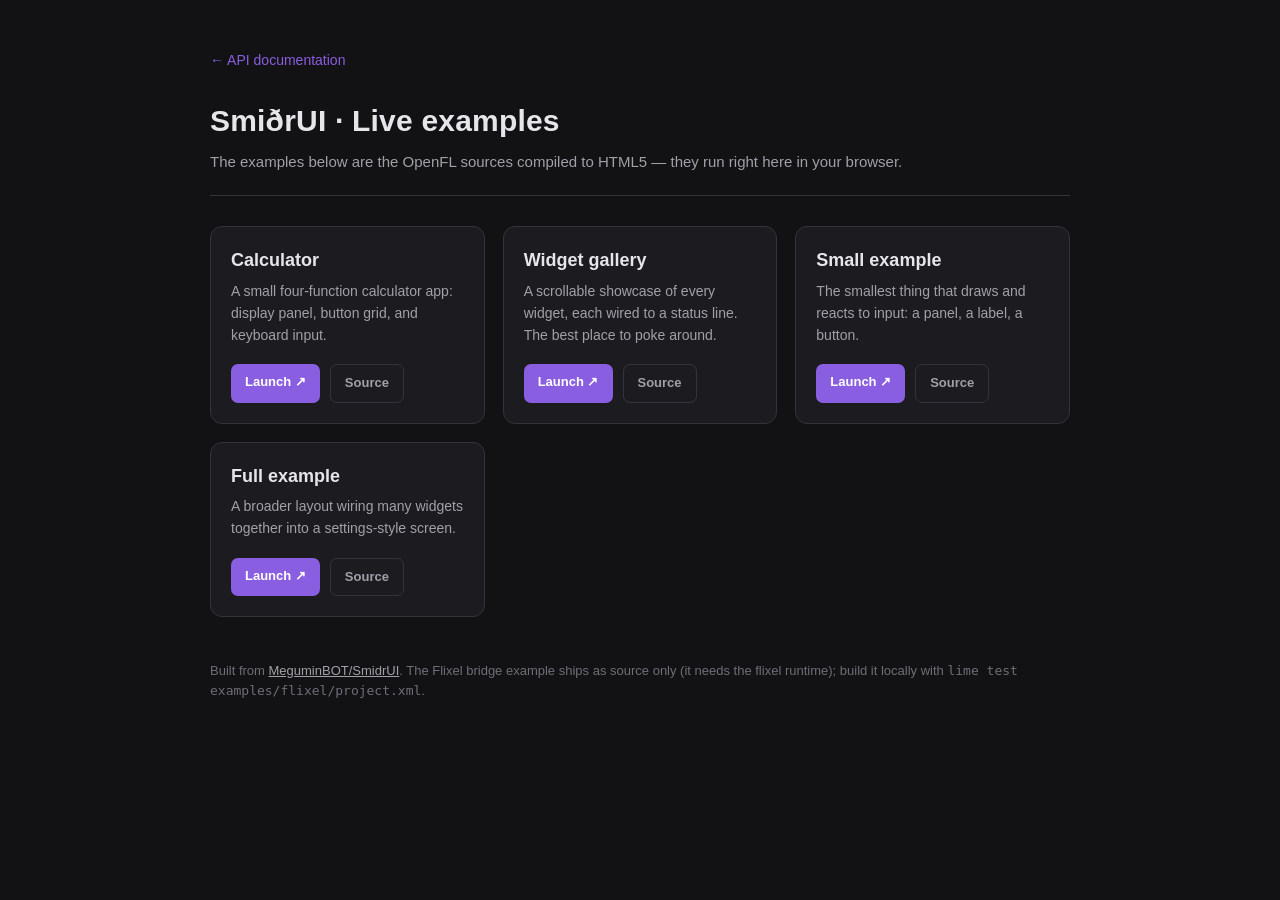
==== doc/examples/index.html @ ddbad507 "Split examples into per-project folders and publish web builds Restructure examples/ so each example" ====
<!DOCTYPE html>
<html lang="en">
<head>
	<meta charset="utf-8">
	<meta name="viewport" content="width=device-width, initial-scale=1.0">
	<title>SmiðrUI · Examples</title>
	<style>
		:root {
			--bg: #121214;
			--panel: #1c1c20;
			--panel2: #232329;
			--border: #33333c;
			--text: #e6e6ea;
			--text2: #a0a0a8;
			--text3: #6e6e78;
			--accent: #8a5ee0;
			--accent-hover: #9a72ea;
		}
		* { box-sizing: border-box; }
		html, body { margin: 0; padding: 0; }
		body {
			background: var(--bg);
			color: var(--text);
			font: 15px/1.55 -apple-system, "Segoe UI", Roboto, Helvetica, Arial, sans-serif;
			-webkit-font-smoothing: antialiased;
		}
		.wrap { max-width: 900px; margin: 0 auto; padding: 48px 20px 72px; }
		header { border-bottom: 1px solid var(--border); padding-bottom: 22px; margin-bottom: 30px; }
		h1 { font-size: 30px; margin: 0 0 6px; letter-spacing: 0.2px; }
		.tagline { color: var(--text2); margin: 0; }
		.back { display: inline-block; margin-bottom: 26px; color: var(--accent); text-decoration: none; font-size: 14px; }
		.back:hover { color: var(--accent-hover); }
		.grid { display: grid; grid-template-columns: repeat(auto-fill, minmax(250px, 1fr)); gap: 18px; }
		.card {
			background: var(--panel);
			border: 1px solid var(--border);
			border-radius: 12px;
			padding: 20px;
			display: flex;
			flex-direction: column;
		}
		.card h2 { font-size: 18px; margin: 0 0 6px; }
		.card p { color: var(--text2); margin: 0 0 18px; font-size: 14px; flex: 1; }
		.actions { display: flex; gap: 10px; }
		.btn {
			text-decoration: none;
			font-size: 13px;
			font-weight: 600;
			padding: 8px 14px;
			border-radius: 7px;
			transition: background 0.15s, border-color 0.15s;
		}
		.btn-primary { background: var(--accent); color: #fff; }
		.btn-primary:hover { background: var(--accent-hover); }
		.btn-ghost { background: transparent; color: var(--text2); border: 1px solid var(--border); }
		.btn-ghost:hover { color: var(--text); border-color: var(--text3); }
		footer { margin-top: 44px; color: var(--text3); font-size: 13px; }
		footer a { color: var(--text2); }
	</style>
</head>
<body>
	<div class="wrap">
		<a class="back" href="../">&larr; API documentation</a>
		<header>
			<h1>SmiðrUI &middot; Live examples</h1>
			<p class="tagline">The examples below are the OpenFL sources compiled to HTML5 &mdash; they run right here in your browser.</p>
		</header>

		<div class="grid">
			<div class="card">
				<h2>Calculator</h2>
				<p>A small four-function calculator app: display panel, button grid, and keyboard input.</p>
				<div class="actions">
					<a class="btn btn-primary" href="./calculator/">Launch &#8599;</a>
					<a class="btn btn-ghost" href="https://github.com/MeguminBOT/SmidrUI/blob/master/examples/calculator/Calculator.hx">Source</a>
				</div>
			</div>

			<div class="card">
				<h2>Widget gallery</h2>
				<p>A scrollable showcase of every widget, each wired to a status line. The best place to poke around.</p>
				<div class="actions">
					<a class="btn btn-primary" href="./gallery/">Launch &#8599;</a>
					<a class="btn btn-ghost" href="https://github.com/MeguminBOT/SmidrUI/blob/master/examples/gallery/Gallery.hx">Source</a>
				</div>
			</div>

			<div class="card">
				<h2>Small example</h2>
				<p>The smallest thing that draws and reacts to input: a panel, a label, a button.</p>
				<div class="actions">
					<a class="btn btn-primary" href="./small/">Launch &#8599;</a>
					<a class="btn btn-ghost" href="https://github.com/MeguminBOT/SmidrUI/blob/master/examples/small/SmallExample.hx">Source</a>
				</div>
			</div>

			<div class="card">
				<h2>Full example</h2>
				<p>A broader layout wiring many widgets together into a settings-style screen.</p>
				<div class="actions">
					<a class="btn btn-primary" href="./full/">Launch &#8599;</a>
					<a class="btn btn-ghost" href="https://github.com/MeguminBOT/SmidrUI/blob/master/examples/full/FullExample.hx">Source</a>
				</div>
			</div>
		</div>

		<footer>
			Built from <a href="https://github.com/MeguminBOT/SmidrUI">MeguminBOT/SmidrUI</a>.
			The Flixel bridge example ships as source only (it needs the flixel runtime); build it locally with
			<code>lime test examples/flixel/project.xml</code>.
		</footer>
	</div>
</body>
</html>
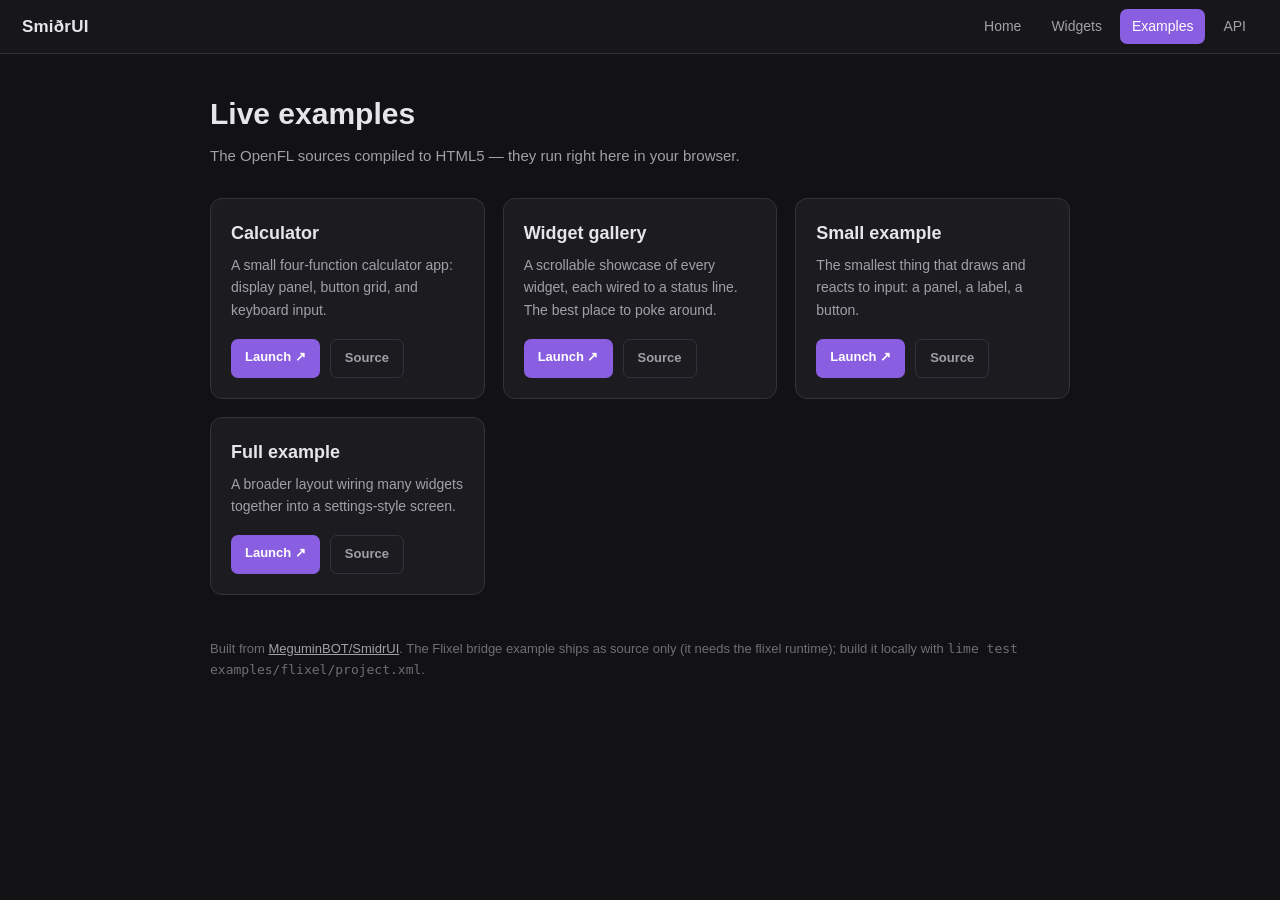
==== commit b36bc353: "Add docs home + widget guide pages; fix examples-link visibility The injected "Examples" link used a" ====
--- a/doc/examples/index.html
+++ b/doc/examples/index.html
@@ -5,66 +5,46 @@
 	<meta name="viewport" content="width=device-width, initial-scale=1.0">
 	<title>SmiðrUI · Examples</title>
 	<style>
-		:root {
-			--bg: #121214;
-			--panel: #1c1c20;
-			--panel2: #232329;
-			--border: #33333c;
-			--text: #e6e6ea;
-			--text2: #a0a0a8;
-			--text3: #6e6e78;
-			--accent: #8a5ee0;
-			--accent-hover: #9a72ea;
-		}
-		* { box-sizing: border-box; }
-		html, body { margin: 0; padding: 0; }
-		body {
-			background: var(--bg);
-			color: var(--text);
-			font: 15px/1.55 -apple-system, "Segoe UI", Roboto, Helvetica, Arial, sans-serif;
-			-webkit-font-smoothing: antialiased;
-		}
-		.wrap { max-width: 900px; margin: 0 auto; padding: 48px 20px 72px; }
-		header { border-bottom: 1px solid var(--border); padding-bottom: 22px; margin-bottom: 30px; }
-		h1 { font-size: 30px; margin: 0 0 6px; letter-spacing: 0.2px; }
-		.tagline { color: var(--text2); margin: 0; }
-		.back { display: inline-block; margin-bottom: 26px; color: var(--accent); text-decoration: none; font-size: 14px; }
-		.back:hover { color: var(--accent-hover); }
-		.grid { display: grid; grid-template-columns: repeat(auto-fill, minmax(250px, 1fr)); gap: 18px; }
-		.card {
-			background: var(--panel);
-			border: 1px solid var(--border);
-			border-radius: 12px;
-			padding: 20px;
-			display: flex;
-			flex-direction: column;
-		}
-		.card h2 { font-size: 18px; margin: 0 0 6px; }
-		.card p { color: var(--text2); margin: 0 0 18px; font-size: 14px; flex: 1; }
-		.actions { display: flex; gap: 10px; }
-		.btn {
-			text-decoration: none;
-			font-size: 13px;
-			font-weight: 600;
-			padding: 8px 14px;
-			border-radius: 7px;
-			transition: background 0.15s, border-color 0.15s;
-		}
-		.btn-primary { background: var(--accent); color: #fff; }
-		.btn-primary:hover { background: var(--accent-hover); }
-		.btn-ghost { background: transparent; color: var(--text2); border: 1px solid var(--border); }
-		.btn-ghost:hover { color: var(--text); border-color: var(--text3); }
-		footer { margin-top: 44px; color: var(--text3); font-size: 13px; }
-		footer a { color: var(--text2); }
+		:root{--bg:#121214;--panel:#1c1c20;--panel2:#232329;--border:#33333c;--text:#e6e6ea;--text2:#a0a0a8;--text3:#6e6e78;--accent:#8a5ee0;--accent2:#9a72ea}
+		*{box-sizing:border-box}html,body{margin:0;padding:0}
+		body{background:var(--bg);color:var(--text);font:15px/1.6 -apple-system,"Segoe UI",Roboto,Helvetica,Arial,sans-serif;-webkit-font-smoothing:antialiased}
+		.nav{position:sticky;top:0;z-index:50;display:flex;align-items:center;justify-content:space-between;gap:16px;padding:0 22px;height:54px;background:#17171a;border-bottom:1px solid var(--border)}
+		.nav .brand{color:var(--text);font-weight:700;font-size:17px;text-decoration:none;letter-spacing:.2px}
+		.nav .links{display:flex;gap:6px;flex-wrap:wrap}
+		.nav .links a{color:var(--text2);text-decoration:none;font-size:14px;padding:6px 12px;border-radius:7px}
+		.nav .links a:hover{color:var(--text);background:var(--panel2)}
+		.nav .links a.active{color:#fff;background:var(--accent)}
+		.wrap{max-width:900px;margin:0 auto;padding:36px 20px 80px}
+		h1{font-size:30px;margin:0 0 6px}
+		.lead{color:var(--text2);margin:0 0 30px}
+		.grid{display:grid;grid-template-columns:repeat(auto-fill,minmax(250px,1fr));gap:18px}
+		.card{background:var(--panel);border:1px solid var(--border);border-radius:12px;padding:20px;display:flex;flex-direction:column}
+		.card h2{font-size:18px;margin:0 0 6px}
+		.card p{color:var(--text2);margin:0 0 18px;font-size:14px;flex:1}
+		.actions{display:flex;gap:10px}
+		.btn{text-decoration:none;font-size:13px;font-weight:600;padding:8px 14px;border-radius:7px}
+		.btn-primary{background:var(--accent);color:#fff}
+		.btn-primary:hover{background:var(--accent2)}
+		.btn-ghost{background:transparent;color:var(--text2);border:1px solid var(--border)}
+		.btn-ghost:hover{color:var(--text);border-color:var(--text3)}
+		footer{margin-top:44px;color:var(--text3);font-size:13px}
+		footer a{color:var(--text2)}
 	</style>
 </head>
 <body>
+	<nav class="nav">
+		<a class="brand" href="/SmidrUI/">SmiðrUI</a>
+		<div class="links">
+			<a href="/SmidrUI/">Home</a>
+			<a href="/SmidrUI/widgets.html">Widgets</a>
+			<a class="active" href="/SmidrUI/examples/">Examples</a>
+			<a href="/SmidrUI/api/">API</a>
+		</div>
+	</nav>
+
 	<div class="wrap">
-		<a class="back" href="../">&larr; API documentation</a>
-		<header>
-			<h1>SmiðrUI &middot; Live examples</h1>
-			<p class="tagline">The examples below are the OpenFL sources compiled to HTML5 &mdash; they run right here in your browser.</p>
-		</header>
+		<h1>Live examples</h1>
+		<p class="lead">The OpenFL sources compiled to HTML5 &mdash; they run right here in your browser.</p>
 
 		<div class="grid">
 			<div class="card">
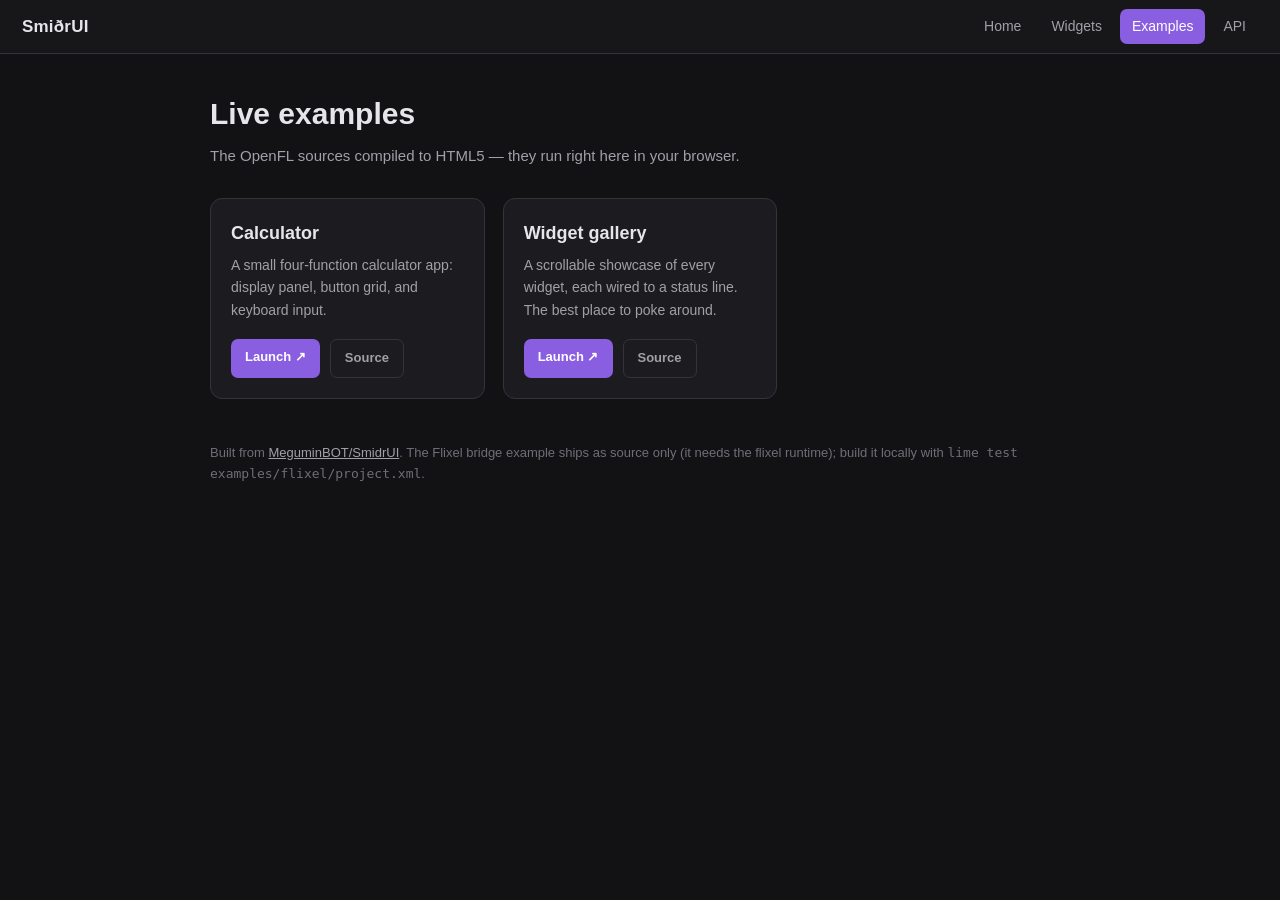
==== commit b22b91fa: "Remove the small and full examples Drop examples/small and examples/full, leaving calculator, galler" ====
--- a/doc/examples/index.html
+++ b/doc/examples/index.html
@@ -64,24 +64,6 @@
 					<a class="btn btn-ghost" href="https://github.com/MeguminBOT/SmidrUI/blob/master/examples/gallery/Gallery.hx">Source</a>
 				</div>
 			</div>
-
-			<div class="card">
-				<h2>Small example</h2>
-				<p>The smallest thing that draws and reacts to input: a panel, a label, a button.</p>
-				<div class="actions">
-					<a class="btn btn-primary" href="./small/">Launch &#8599;</a>
-					<a class="btn btn-ghost" href="https://github.com/MeguminBOT/SmidrUI/blob/master/examples/small/SmallExample.hx">Source</a>
-				</div>
-			</div>
-
-			<div class="card">
-				<h2>Full example</h2>
-				<p>A broader layout wiring many widgets together into a settings-style screen.</p>
-				<div class="actions">
-					<a class="btn btn-primary" href="./full/">Launch &#8599;</a>
-					<a class="btn btn-ghost" href="https://github.com/MeguminBOT/SmidrUI/blob/master/examples/full/FullExample.hx">Source</a>
-				</div>
-			</div>
 		</div>
 
 		<footer>
